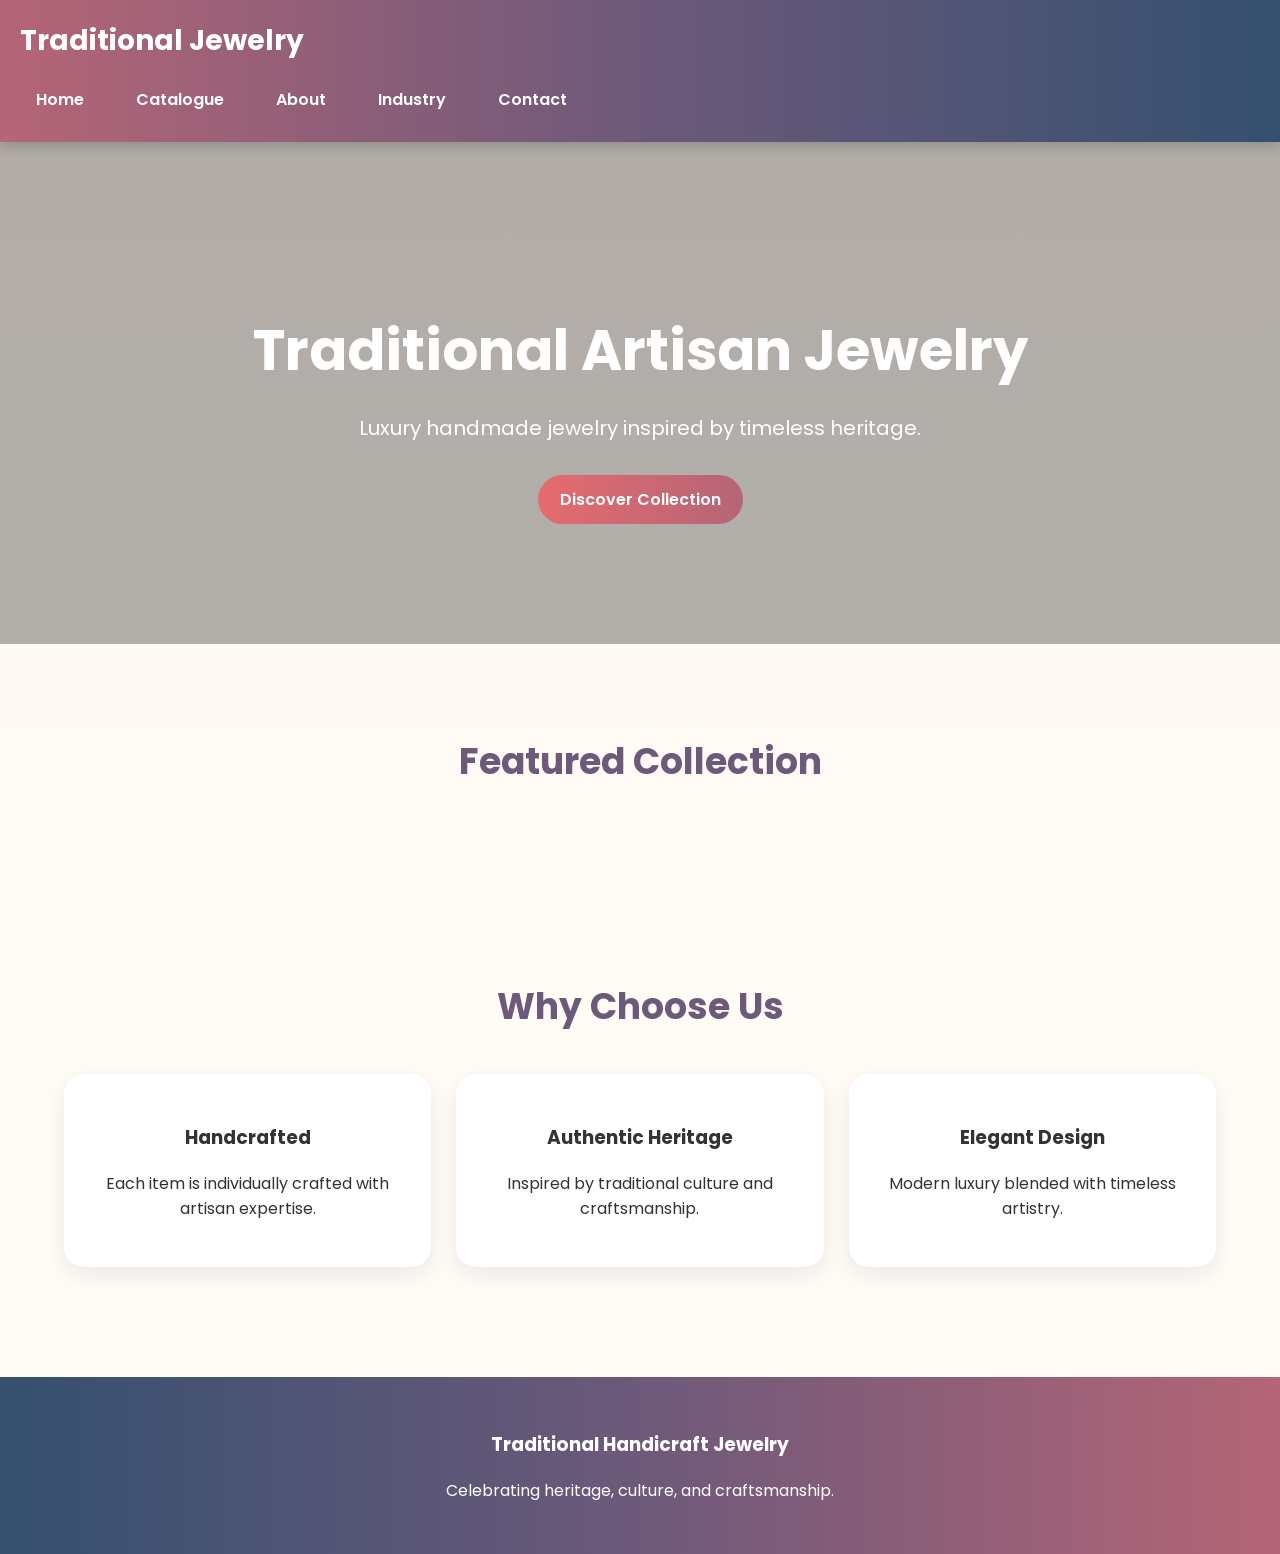
==== index.html @ 9ad17832 "Add files via upload" ====
<!DOCTYPE html>
<html>
<head>
<meta charset="UTF-8">
<meta name="viewport" content="width=device-width, initial-scale=1.0">
<title>Home</title>
<link rel="stylesheet" href="assets/style.css">
</head>
<body>

<header>
<div class="logo">Traditional Jewelry</div>
<nav>
<a href="index.html">Home</a>
<a href="shop.html">Catalogue</a>
<a href="about.html">About</a>
<a href="industry.html">Industry</a>
<a href="contact.html">Contact</a>
</nav>
</header>


<section class="hero">
<h1>Traditional Artisan Jewelry</h1>
<p>Luxury handmade jewelry inspired by timeless heritage.</p>
<a class="btn" href="shop.html">Discover Collection</a>
</section>

<section class="container">
<h2 class="section-title">Featured Collection</h2>
<div class="grid" id="featured-products"></div>
</section>

<section class="container">
<h2 class="section-title">Why Choose Us</h2>
<div class="features">
<div class="feature-box">
<h3>Handcrafted</h3>
<p>Each item is individually crafted with artisan expertise.</p>
</div>

<div class="feature-box">
<h3>Authentic Heritage</h3>
<p>Inspired by traditional culture and craftsmanship.</p>
</div>

<div class="feature-box">
<h3>Elegant Design</h3>
<p>Modern luxury blended with timeless artistry.</p>
</div>
</div>
</section>

<script>
renderProducts('featured-products');
</script>


<footer>
<h3>Traditional Handicraft Jewelry</h3>
<p>Celebrating heritage, culture, and craftsmanship.</p>
</footer>

<script src="assets/products.js"></script>

</body>
</html>
---- assets/style.css ----
@import url('https://fonts.googleapis.com/css2?family=Poppins:wght@300;400;600;700&display=swap');

body{
    margin:0;
    font-family:'Poppins',sans-serif;
    background:linear-gradient(180deg,#fff7f0,#fffdf8);
    color:#333;
}

header{
    background:linear-gradient(90deg,#b56576,#6d597a,#355070);
    color:white;
    padding:20px;
    box-shadow:0 4px 15px rgba(0,0,0,0.2);
}

.logo{
    font-size:28px;
    font-weight:700;
}

nav{
    display:flex;
    gap:20px;
    margin-top:15px;
    flex-wrap:wrap;
}

nav a{
    color:white;
    text-decoration:none;
    font-weight:600;
    padding:10px 16px;
    border-radius:30px;
    transition:0.3s;
}

nav a:hover{
    background:rgba(255,255,255,0.2);
    transform:translateY(-2px);
}

.hero{
    padding:120px 20px;
    text-align:center;
    background:linear-gradient(rgba(0,0,0,0.3),rgba(0,0,0,0.3)),
    url('https://images.unsplash.com/photo-1515562141207-7a88fb7ce338?q=80&w=1400&auto=format&fit=crop') center/cover;
    color:white;
}

.hero h1{
    font-size:56px;
    margin-bottom:10px;
}

.hero p{
    font-size:20px;
}

.container{
    width:90%;
    max-width:1200px;
    margin:auto;
    padding:60px 0;
}

.section-title{
    text-align:center;
    font-size:36px;
    margin-bottom:40px;
    color:#6d597a;
}

.grid{
    display:grid;
    grid-template-columns:repeat(auto-fit,minmax(260px,1fr));
    gap:28px;
}

.card{
    background:white;
    border-radius:22px;
    overflow:hidden;
    box-shadow:0 10px 25px rgba(0,0,0,0.08);
    transition:0.4s;
    position:relative;
}

.card:hover{
    transform:translateY(-12px) scale(1.02);
    box-shadow:0 18px 40px rgba(0,0,0,0.18);
}

.card::before{
    content:'';
    position:absolute;
    inset:0;
    background:linear-gradient(180deg,transparent,rgba(181,101,118,0.08));
    opacity:0;
    transition:0.3s;
}

.card:hover::before{
    opacity:1;
}

.card img{
    width:100%;
    height:260px;
    object-fit:cover;
    transition:0.4s;
}

.card:hover img{
    transform:scale(1.08);
}

.card-content{
    padding:22px;
}

.card-content h3{
    color:#355070;
}

.price{
    color:#b56576;
    font-size:22px;
    font-weight:700;
}

.btn{
    display:inline-block;
    margin-top:12px;
    background:linear-gradient(90deg,#e56b6f,#b56576);
    color:white;
    padding:12px 22px;
    border-radius:50px;
    text-decoration:none;
    font-weight:600;
    transition:0.3s;
    border:none;
    cursor:pointer;
}

.btn:hover{
    transform:translateY(-3px);
    box-shadow:0 8px 20px rgba(229,107,111,0.4);
}

.features{
    display:grid;
    grid-template-columns:repeat(auto-fit,minmax(250px,1fr));
    gap:25px;
}

.feature-box{
    background:white;
    padding:30px;
    border-radius:20px;
    text-align:center;
    box-shadow:0 8px 25px rgba(0,0,0,0.08);
    transition:0.3s;
}

.feature-box:hover{
    transform:translateY(-8px);
    background:linear-gradient(180deg,#fff,#fff0f2);
}

footer{
    background:linear-gradient(90deg,#355070,#6d597a,#b56576);
    color:white;
    text-align:center;
    padding:35px;
    margin-top:50px;
}

input, textarea{
    width:100%;
    padding:14px;
    margin-bottom:14px;
    border-radius:12px;
    border:1px solid #ddd;
    font-family:'Poppins',sans-serif;
}

table{
    width:100%;
    border-collapse:collapse;
    background:white;
    border-radius:16px;
    overflow:hidden;
}

table th{
    background:#6d597a;
    color:white;
}

table th, table td{
    padding:14px;
    border:1px solid #eee;
}

@media(max-width:768px){
    .hero h1{
        font-size:38px;
    }
}
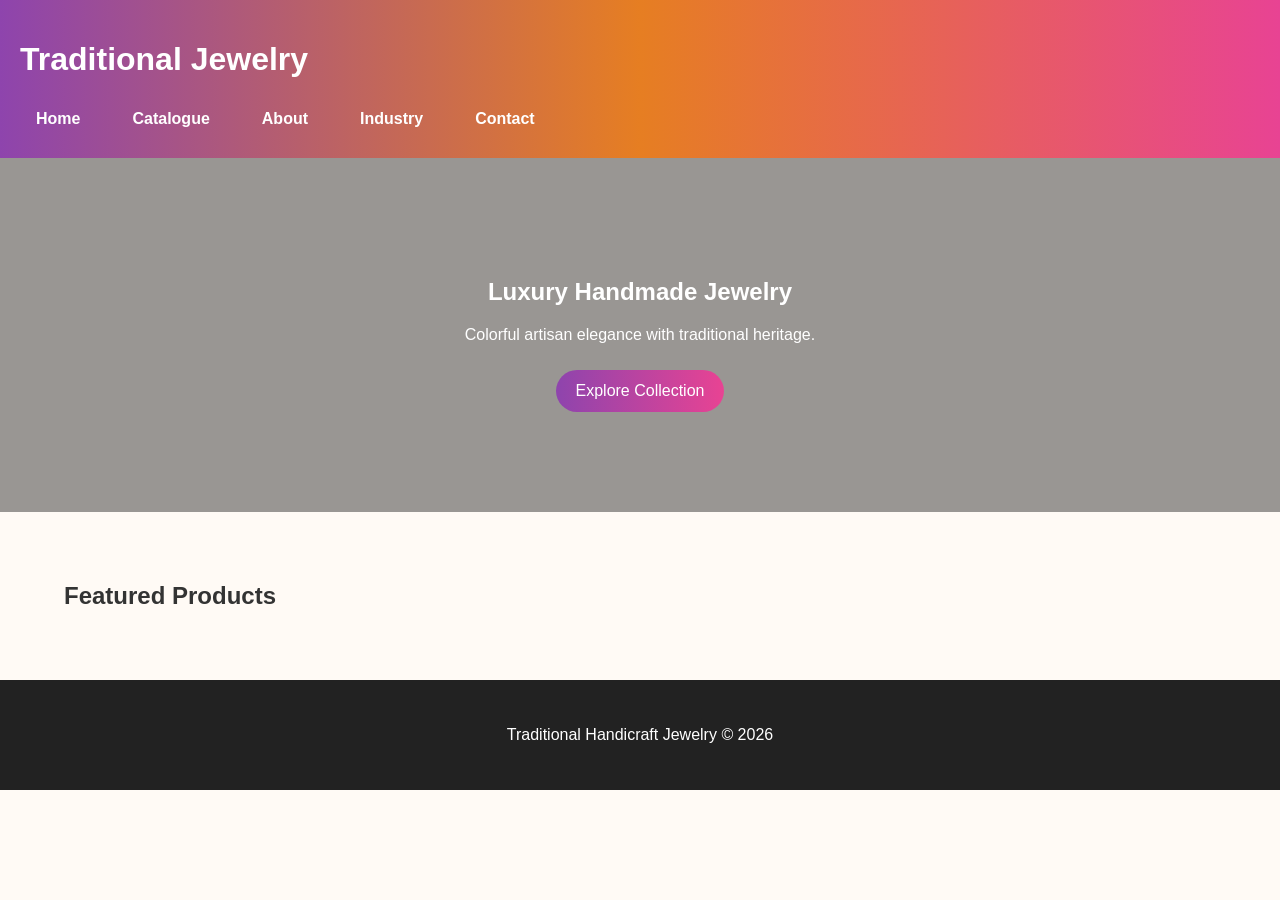
==== commit 133c7ab2: "Add files via upload" ====
--- a/index.html
+++ b/index.html
@@ -5,12 +5,12 @@
 <meta charset="UTF-8">
 <meta name="viewport" content="width=device-width, initial-scale=1.0">
 <title>Home</title>
-<link rel="stylesheet" href="assets/style.css">
+<link rel="stylesheet" href="assets/css/style.css">
 </head>
 <body>
 
 <header>
-<div class="logo">Traditional Jewelry</div>
+<h1>Traditional Jewelry</h1>
 <nav>
 <a href="index.html">Home</a>
 <a href="shop.html">Catalogue</a>
@@ -22,47 +22,26 @@
 
 
 <section class="hero">
-<h1>Traditional Artisan Jewelry</h1>
-<p>Luxury handmade jewelry inspired by timeless heritage.</p>
-<a class="btn" href="shop.html">Discover Collection</a>
+<h1>Luxury Handmade Jewelry</h1>
+<p>Colorful artisan elegance with traditional heritage.</p>
+<a class="btn" href="shop.html">Explore Collection</a>
 </section>
 
 <section class="container">
-<h2 class="section-title">Featured Collection</h2>
-<div class="grid" id="featured-products"></div>
-</section>
-
-<section class="container">
-<h2 class="section-title">Why Choose Us</h2>
-<div class="features">
-<div class="feature-box">
-<h3>Handcrafted</h3>
-<p>Each item is individually crafted with artisan expertise.</p>
-</div>
-
-<div class="feature-box">
-<h3>Authentic Heritage</h3>
-<p>Inspired by traditional culture and craftsmanship.</p>
-</div>
-
-<div class="feature-box">
-<h3>Elegant Design</h3>
-<p>Modern luxury blended with timeless artistry.</p>
-</div>
-</div>
+<h2>Featured Products</h2>
+<div class="grid" id="products"></div>
 </section>
 
 <script>
-renderProducts('featured-products');
+renderProducts('products');
 </script>
 
 
 <footer>
-<h3>Traditional Handicraft Jewelry</h3>
-<p>Celebrating heritage, culture, and craftsmanship.</p>
+<p>Traditional Handicraft Jewelry © 2026</p>
 </footer>
 
-<script src="assets/products.js"></script>
+<script src="assets/js/app.js"></script>
 
 </body>
 </html>
--- a/assets/css/style.css
+++ b/assets/css/style.css
@@ -0,0 +1,84 @@
+
+body{
+  margin:0;
+  font-family:Arial,sans-serif;
+  background:#fffaf5;
+  color:#333;
+}
+header{
+  background:linear-gradient(90deg,#8e44ad,#e67e22,#e84393);
+  padding:20px;
+  color:white;
+}
+nav{
+  display:flex;
+  gap:20px;
+  flex-wrap:wrap;
+}
+nav a{
+  color:white;
+  text-decoration:none;
+  font-weight:bold;
+  padding:10px 16px;
+  border-radius:30px;
+  transition:0.3s;
+}
+nav a:hover{
+  background:rgba(255,255,255,0.2);
+}
+.hero{
+  padding:100px 20px;
+  text-align:center;
+  color:white;
+  background:linear-gradient(rgba(0,0,0,.4),rgba(0,0,0,.4)),
+  url('https://images.unsplash.com/photo-1515562141207-7a88fb7ce338?q=80&w=1400&auto=format&fit=crop') center/cover;
+}
+.container{
+  width:90%;
+  max-width:1200px;
+  margin:auto;
+  padding:50px 0;
+}
+.grid{
+  display:grid;
+  grid-template-columns:repeat(auto-fit,minmax(250px,1fr));
+  gap:25px;
+}
+.card{
+  background:white;
+  border-radius:20px;
+  overflow:hidden;
+  box-shadow:0 10px 25px rgba(0,0,0,.1);
+  transition:.4s;
+}
+.card:hover{
+  transform:translateY(-10px) scale(1.02);
+}
+.card img{
+  width:100%;
+  height:250px;
+  object-fit:cover;
+}
+.card-content{
+  padding:20px;
+}
+.price{
+  color:#e84393;
+  font-weight:bold;
+  font-size:22px;
+}
+.btn{
+  display:inline-block;
+  background:linear-gradient(90deg,#8e44ad,#e84393);
+  color:white;
+  text-decoration:none;
+  padding:12px 20px;
+  border-radius:30px;
+  margin-top:10px;
+}
+footer{
+  background:#222;
+  color:white;
+  text-align:center;
+  padding:30px;
+}
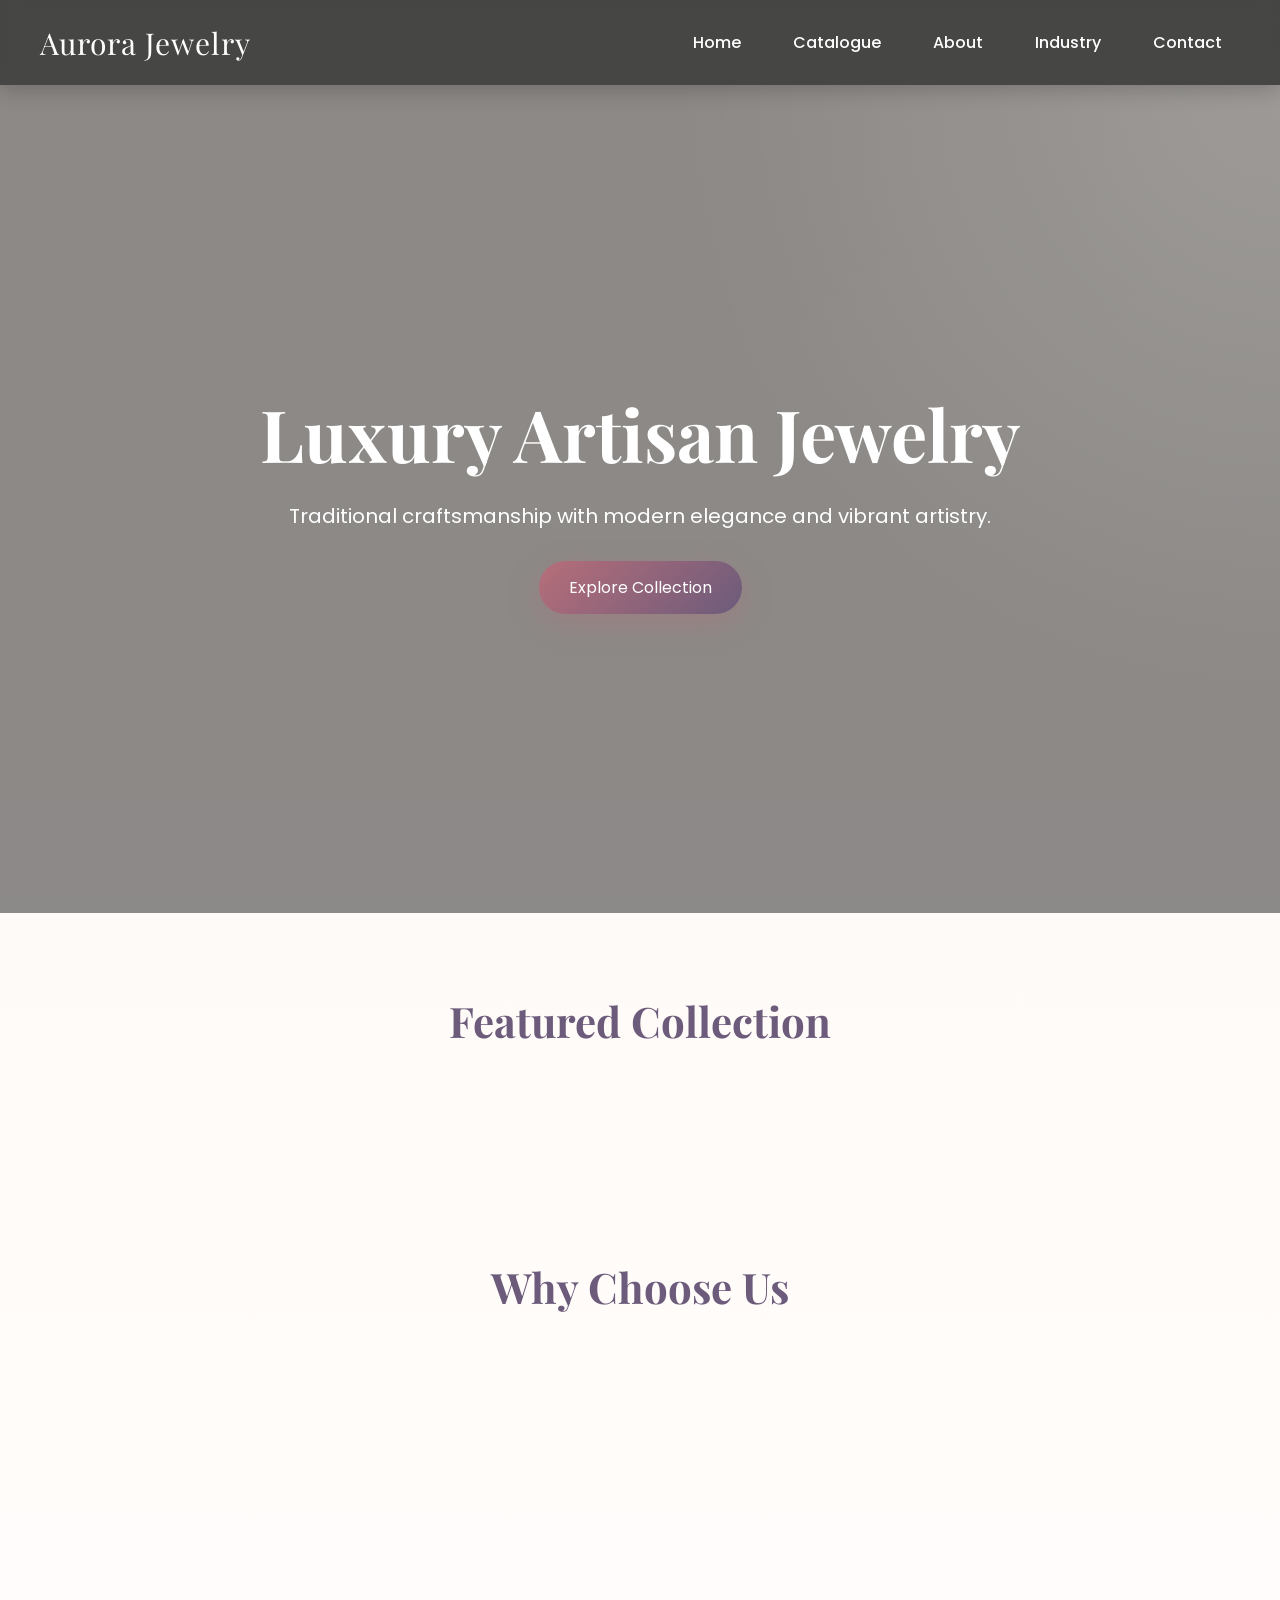
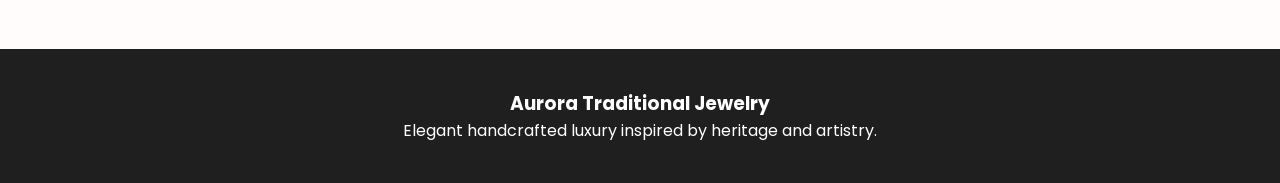
==== commit 13a6e785: "Add files via upload" ====
--- a/index.html
+++ b/index.html
@@ -10,7 +10,9 @@
 <body>
 
 <header>
-<h1>Traditional Jewelry</h1>
+<div class="navbar">
+<div class="logo">Aurora Jewelry</div>
+
 <nav>
 <a href="index.html">Home</a>
 <a href="shop.html">Catalogue</a>
@@ -18,18 +20,44 @@
 <a href="industry.html">Industry</a>
 <a href="contact.html">Contact</a>
 </nav>
+</div>
 </header>
 
 
 <section class="hero">
-<h1>Luxury Handmade Jewelry</h1>
-<p>Colorful artisan elegance with traditional heritage.</p>
+<div class="hero-content">
+<h1>Luxury Artisan Jewelry</h1>
+<p>Traditional craftsmanship with modern elegance and vibrant artistry.</p>
 <a class="btn" href="shop.html">Explore Collection</a>
+</div>
 </section>
 
 <section class="container">
-<h2>Featured Products</h2>
+<h2 class="section-title">Featured Collection</h2>
 <div class="grid" id="products"></div>
+</section>
+
+<section class="container">
+<h2 class="section-title">Why Choose Us</h2>
+
+<div class="features">
+
+<div class="feature-box fade-in">
+<h3>Handcrafted Excellence</h3>
+<p>Every piece is created with artisan precision and detail.</p>
+</div>
+
+<div class="feature-box fade-in">
+<h3>Authentic Heritage</h3>
+<p>Inspired by cultural traditions and timeless luxury.</p>
+</div>
+
+<div class="feature-box fade-in">
+<h3>Modern Elegance</h3>
+<p>Luxury jewelry blending contemporary and classic aesthetics.</p>
+</div>
+
+</div>
 </section>
 
 <script>
@@ -38,7 +66,8 @@
 
 
 <footer>
-<p>Traditional Handicraft Jewelry © 2026</p>
+<h3>Aurora Traditional Jewelry</h3>
+<p>Elegant handcrafted luxury inspired by heritage and artistry.</p>
 </footer>
 
 <script src="assets/js/app.js"></script>
--- a/assets/css/style.css
+++ b/assets/css/style.css
@@ -1,84 +1,284 @@
+
+@import url('https://fonts.googleapis.com/css2?family=Playfair+Display:wght@500;700&family=Poppins:wght@300;400;500;600&display=swap');
+
+:root{
+  --primary:#b76e79;
+  --secondary:#6c5b7b;
+  --accent:#f8b195;
+  --dark:#2d2d2d;
+  --light:#fffaf6;
+}
+
+*{
+  margin:0;
+  padding:0;
+  box-sizing:border-box;
+}
 
 body{
-  margin:0;
-  font-family:Arial,sans-serif;
-  background:#fffaf5;
+  font-family:'Poppins',sans-serif;
+  background:linear-gradient(180deg,#fff8f2,#fffdfc);
   color:#333;
-}
+  overflow-x:hidden;
+}
+
 header{
-  background:linear-gradient(90deg,#8e44ad,#e67e22,#e84393);
-  padding:20px;
-  color:white;
-}
+  position:sticky;
+  top:0;
+  z-index:999;
+  backdrop-filter:blur(10px);
+  background:rgba(45,45,45,.88);
+  padding:18px 40px;
+  box-shadow:0 5px 20px rgba(0,0,0,.2);
+}
+
+.navbar{
+  display:flex;
+  justify-content:space-between;
+  align-items:center;
+  flex-wrap:wrap;
+}
+
+.logo{
+  font-family:'Playfair Display',serif;
+  color:white;
+  font-size:30px;
+  letter-spacing:1px;
+}
+
 nav{
   display:flex;
-  gap:20px;
+  gap:16px;
   flex-wrap:wrap;
 }
+
 nav a{
   color:white;
   text-decoration:none;
-  font-weight:bold;
-  padding:10px 16px;
-  border-radius:30px;
-  transition:0.3s;
-}
+  padding:12px 18px;
+  border-radius:40px;
+  transition:.4s ease;
+  font-weight:500;
+  position:relative;
+}
+
+nav a::after{
+  content:'';
+  position:absolute;
+  width:0%;
+  height:2px;
+  left:50%;
+  bottom:6px;
+  background:var(--accent);
+  transition:.3s;
+}
+
+nav a:hover::after{
+  width:60%;
+  left:20%;
+}
+
 nav a:hover{
-  background:rgba(255,255,255,0.2);
-}
+  background:rgba(255,255,255,.1);
+  transform:translateY(-2px);
+}
+
 .hero{
-  padding:100px 20px;
-  text-align:center;
-  color:white;
-  background:linear-gradient(rgba(0,0,0,.4),rgba(0,0,0,.4)),
-  url('https://images.unsplash.com/photo-1515562141207-7a88fb7ce338?q=80&w=1400&auto=format&fit=crop') center/cover;
-}
+  min-height:92vh;
+  display:flex;
+  align-items:center;
+  justify-content:center;
+  text-align:center;
+  color:white;
+  background:
+  linear-gradient(rgba(0,0,0,.45),rgba(0,0,0,.45)),
+  url('https://images.unsplash.com/photo-1515562141207-7a88fb7ce338?q=80&w=1800&auto=format&fit=crop') center/cover;
+  position:relative;
+}
+
+.hero::before{
+  content:'';
+  position:absolute;
+  inset:0;
+  background:radial-gradient(circle at top right,rgba(255,255,255,.15),transparent 40%);
+}
+
+.hero-content{
+  position:relative;
+  z-index:2;
+  animation:fadeUp 1.2s ease;
+}
+
+.hero h1{
+  font-family:'Playfair Display',serif;
+  font-size:72px;
+  margin-bottom:20px;
+}
+
+.hero p{
+  font-size:20px;
+  margin-bottom:30px;
+}
+
+.btn{
+  display:inline-block;
+  padding:14px 30px;
+  border-radius:50px;
+  background:linear-gradient(135deg,var(--primary),var(--secondary));
+  color:white;
+  text-decoration:none;
+  transition:.4s ease;
+  box-shadow:0 10px 30px rgba(183,110,121,.35);
+}
+
+.btn:hover{
+  transform:translateY(-5px) scale(1.03);
+  box-shadow:0 15px 35px rgba(183,110,121,.5);
+}
+
 .container{
   width:90%;
-  max-width:1200px;
+  max-width:1300px;
   margin:auto;
-  padding:50px 0;
-}
+  padding:80px 0;
+}
+
+.section-title{
+  text-align:center;
+  font-size:42px;
+  font-family:'Playfair Display',serif;
+  color:var(--secondary);
+  margin-bottom:50px;
+}
+
 .grid{
+  display:grid;
+  grid-template-columns:repeat(auto-fit,minmax(280px,1fr));
+  gap:32px;
+}
+
+.card{
+  background:white;
+  border-radius:28px;
+  overflow:hidden;
+  position:relative;
+  transition:.5s ease;
+  box-shadow:0 15px 35px rgba(0,0,0,.08);
+}
+
+.card:hover{
+  transform:translateY(-12px) rotate(.5deg);
+  box-shadow:0 25px 45px rgba(0,0,0,.18);
+}
+
+.card::before{
+  content:'';
+  position:absolute;
+  inset:0;
+  background:linear-gradient(180deg,transparent,rgba(183,110,121,.1));
+  opacity:0;
+  transition:.4s;
+}
+
+.card:hover::before{
+  opacity:1;
+}
+
+.card img{
+  width:100%;
+  height:320px;
+  object-fit:cover;
+  transition:.5s ease;
+}
+
+.card:hover img{
+  transform:scale(1.08);
+}
+
+.card-content{
+  padding:24px;
+  position:relative;
+}
+
+.card-content h3{
+  font-size:24px;
+  color:var(--secondary);
+  margin-bottom:10px;
+}
+
+.card-content p{
+  color:#666;
+  line-height:1.6;
+}
+
+.price{
+  font-size:24px;
+  color:var(--primary);
+  font-weight:700;
+  margin:14px 0;
+}
+
+.features{
   display:grid;
   grid-template-columns:repeat(auto-fit,minmax(250px,1fr));
   gap:25px;
 }
-.card{
+
+.feature-box{
   background:white;
-  border-radius:20px;
-  overflow:hidden;
-  box-shadow:0 10px 25px rgba(0,0,0,.1);
-  transition:.4s;
-}
-.card:hover{
-  transform:translateY(-10px) scale(1.02);
-}
-.card img{
-  width:100%;
-  height:250px;
-  object-fit:cover;
-}
-.card-content{
-  padding:20px;
-}
-.price{
-  color:#e84393;
-  font-weight:bold;
-  font-size:22px;
-}
-.btn{
-  display:inline-block;
-  background:linear-gradient(90deg,#8e44ad,#e84393);
-  color:white;
-  text-decoration:none;
-  padding:12px 20px;
-  border-radius:30px;
-  margin-top:10px;
-}
+  padding:35px;
+  border-radius:24px;
+  text-align:center;
+  transition:.4s ease;
+  box-shadow:0 12px 30px rgba(0,0,0,.08);
+}
+
+.feature-box:hover{
+  transform:translateY(-10px);
+  background:linear-gradient(180deg,#fff,#fff0ec);
+}
+
+.feature-box h3{
+  margin:15px 0;
+  color:var(--secondary);
+}
+
 footer{
-  background:#222;
-  color:white;
-  text-align:center;
-  padding:30px;
-}
+  background:#1f1f1f;
+  color:white;
+  text-align:center;
+  padding:40px;
+}
+
+.fade-in{
+  opacity:0;
+  transform:translateY(30px);
+  transition:1s ease;
+}
+
+.fade-in.show{
+  opacity:1;
+  transform:translateY(0);
+}
+
+@keyframes fadeUp{
+  from{
+    opacity:0;
+    transform:translateY(40px);
+  }
+  to{
+    opacity:1;
+    transform:translateY(0);
+  }
+}
+
+@media(max-width:768px){
+  .hero h1{
+    font-size:48px;
+  }
+
+  nav{
+    justify-content:center;
+    margin-top:15px;
+  }
+}
